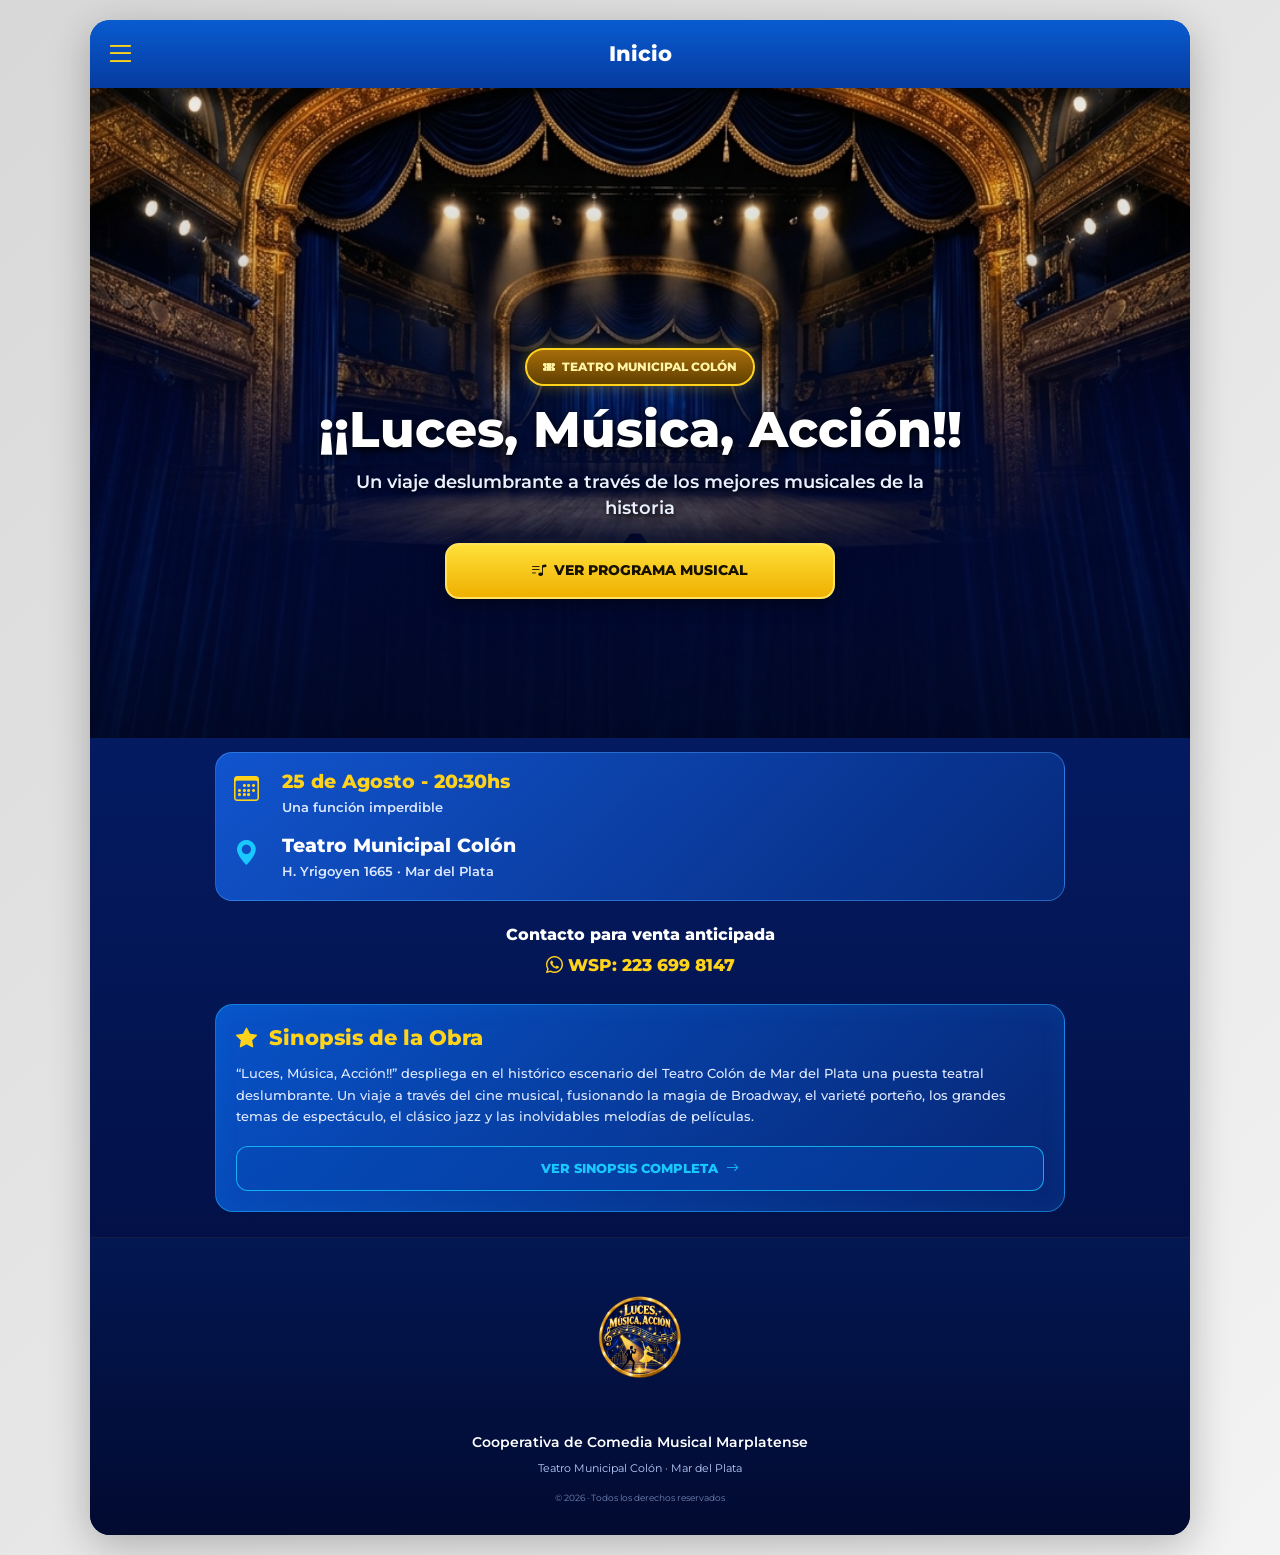
==== index.html @ ed8ec880 "Subida limpia de todo proyecto" ====
<!DOCTYPE html>
<html lang="es">

<head>

    <meta charset="UTF-8">

    <!-- MUY IMPORTANTE PARA RESPONSIVE -->
    <meta name="viewport" content="width=device-width, initial-scale=1.0">

    <title>Luces, Música, Acción!!</title>


    <!-- =====================================================
         BOOTSTRAP
         ===================================================== -->

    <link
        href="https://cdn.jsdelivr.net/npm/bootstrap@5.3.3/dist/css/bootstrap.min.css"
        rel="stylesheet">


    <!-- =====================================================
         BOOTSTRAP ICONS
         ===================================================== -->

    <link
        rel="stylesheet"
        href="https://cdn.jsdelivr.net/npm/bootstrap-icons@1.11.3/font/bootstrap-icons.min.css">


    <!-- =====================================================
         GOOGLE FONT
         ===================================================== -->

    <link rel="preconnect" href="https://fonts.googleapis.com">

    <link rel="preconnect"
          href="https://fonts.gstatic.com"
          crossorigin>

    <link
        href="https://fonts.googleapis.com/css2?family=Montserrat:wght@400;500;600;700;800&display=swap"
        rel="stylesheet">


    <!-- =====================================================
         CSS PROPIO
         ===================================================== -->

    <link rel="stylesheet" href="css/estilos.css">

</head>


<body>


<!-- =========================================================
     APLICACIÓN
     ========================================================= -->

<div class="app">


    <!-- =====================================================
         HEADER
         ===================================================== -->

    <header class="top-header">


        <!-- HAMBURGUESA -->

        <button
            class="btn-menu"
            type="button"
            data-bs-toggle="offcanvas"
            data-bs-target="#menuPrincipal"
            aria-controls="menuPrincipal"
            aria-label="Abrir menú">

            <i class="bi bi-list"></i>

        </button>


        <!-- TÍTULO -->

        <div class="header-title">

            Inicio

        </div>


        <!-- ESPACIADOR -->

        <div class="header-space"></div>


    </header>



    <!-- =====================================================
         MENÚ HAMBURGUESA
         ===================================================== -->

    <div
        class="offcanvas offcanvas-start menu-lateral"
        tabindex="-1"
        id="menuPrincipal">


        <!-- CABECERA DEL MENÚ -->

        <div class="menu-header">


            <!-- LOGO CIRCULAR -->

            <div class="logo-circulo">

                <i class="bi bi-music-note-beamed"></i>

            </div>


            <!-- IDENTIDAD -->

            <div class="menu-identidad">

                <div class="menu-titulo">

                    ¡Luces, Música, Acción!!

                </div>

                <div class="menu-lugar">

                    Teatro Colón · Mar del Plata

                </div>

            </div>


            <!-- CERRAR -->

            <button
                type="button"
                class="btn-close-menu"
                data-bs-dismiss="offcanvas"
                aria-label="Cerrar">

                <i class="bi bi-x-lg"></i>

            </button>


        </div>



        <!-- =================================================
             OPCIONES DEL MENÚ
             ================================================= -->

        <nav class="menu-opciones">


            <!-- INICIO -->

            <a
                href="index.html"
                class="menu-item activo"
                data-bs-dismiss="offcanvas">

                <span class="menu-icono">
                    <i class="bi bi-house-fill"></i>
                </span>

                <span>
                    Inicio
                </span>

            </a>


            <!-- SINOPSIS -->

            <a
                href="sinopsis.html"
                class="menu-item">

                <span class="menu-icono">
                    <i class="bi bi-book-half"></i>
                </span>

                <span>
                    Sinopsis
                </span>

            </a>


            <!-- ELENCO -->

            <a
                href="elenco.html"
                class="menu-item">

                <span class="menu-icono">
                    <i class="bi bi-people-fill"></i>
                </span>

                <span>
                    Elenco
                </span>

            </a>


            <!-- PROGRAMA -->

            <a
                href="programa.html"
                class="menu-item">

                <span class="menu-icono">
                    <i class="bi bi-music-note-list"></i>
                </span>

                <span>
                    Programa Musical
                </span>

            </a>


            <!-- GALERÍA -->

            <a
                href="galeria.html"
                class="menu-item">

                <span class="menu-icono">
                    <i class="bi bi-images"></i>
                </span>

                <span>
                    Galería de Fotos
                </span>

            </a>


            <!-- ENTRADAS -->

            <a
                href="entradas.html"
                class="menu-item">

                <span class="menu-icono">
                    <i class="bi bi-ticket-perforated-fill"></i>
                </span>

                <span>
                    Entradas
                </span>

            </a>


        </nav>


    </div>



    <!-- =====================================================
         CONTENIDO PRINCIPAL
         ===================================================== -->

    <main>


        <!-- =================================================
             HERO
             ================================================= -->

        <section class="hero">


            <!-- IMAGEN DEL ESCENARIO -->

            <div class="hero-imagen"></div>


            <!-- OSCURECIMIENTO -->

            <div class="hero-overlay"></div>


            <!-- CONTENIDO DEL HERO -->

            <div class="hero-contenido">


                <!-- TEATRO -->

                <div class="badge-teatro">

                    <i class="bi bi-ticket-perforated-fill"></i>

                    TEATRO MUNICIPAL COLÓN

                </div>


                <!-- TÍTULO -->

                <h1>

                    ¡¡Luces, Música, Acción!!

                </h1>


                <!-- SUBTÍTULO -->

                <p class="hero-subtitulo">

                    Un viaje deslumbrante a través de los
                    mejores musicales de la historia

                </p>


                <!-- BOTÓN -->

                <a
                    href="programa.html"
                    class="btn-programa">

                    <i class="bi bi-music-note-list"></i>

                    VER PROGRAMA MUSICAL

                </a>


            </div>


        </section>



        <!-- =================================================
             FECHA Y LUGAR
             ================================================= -->

        <section class="informacion">


            <!-- FECHA -->

            <div class="info-bloque">


                <div class="info-icono">

                    <i class="bi bi-calendar3"></i>

                </div>


                <div>

                    <div class="info-titulo">

                        25 de Agosto - 20:30hs

                    </div>

                    <div class="info-texto">

                        Una función imperdible

                    </div>

                </div>


            </div>



            <!-- LUGAR -->

            <div class="info-bloque">


                <div class="info-icono celeste">

                    <i class="bi bi-geo-alt-fill"></i>

                </div>


                <div>

                    <div class="info-titulo blanco">

                        Teatro Municipal Colón

                    </div>

                    <div class="info-texto">

                        H. Yrigoyen 1665 · Mar del Plata

                    </div>

                </div>


            </div>


        </section>



        <!-- =================================================
             CONTACTO
             ================================================= -->

        <section class="contacto">


            <div class="contacto-titulo">

                Contacto para venta anticipada

            </div>


            <a
                href="https://wa.me/542236998147"
                target="_blank"
                class="contacto-whatsapp">

                <i class="bi bi-whatsapp"></i>

                WSP: 223 699 8147

            </a>


        </section>



        <!-- =================================================
             SINOPSIS BREVE
             ================================================= -->

        <section class="sinopsis-resumen">


            <h2>

                <i class="bi bi-star-fill"></i>

                Sinopsis de la Obra

            </h2>


            <p>

                “Luces, Música, Acción!!” despliega en el
                histórico escenario del Teatro Colón de Mar
                del Plata una puesta teatral deslumbrante.

                Un viaje a través del cine musical, fusionando
                la magia de Broadway, el varieté porteño,
                los grandes temas de espectáculo, el clásico
                jazz y las inolvidables melodías de películas.

            </p>


            <!-- BOTÓN SINOPSIS COMPLETA -->

            <a
                href="sinopsis.html"
                class="btn-sinopsis">

                VER SINOPSIS COMPLETA

                <i class="bi bi-arrow-right"></i>

            </a>


        </section>


    </main>



    <!-- =====================================================
         FOOTER
         ===================================================== -->

    <footer class="footer">


        <!-- LOGO -->

        <div class="footer-logo">

            <img
                src="img/logo-espectaculo.png"
                alt="Logo Luces, Música, Acción!!">

        </div>


        <!-- TEXTO -->

        <div class="footer-cooperativa">

            Cooperativa de Comedia Musical Marplatense

        </div>


        <!-- UBICACIÓN -->

        <div class="footer-lugar">

            Teatro Municipal Colón · Mar del Plata

        </div>


        <!-- DERECHOS -->

        <div class="footer-copy">

            © 2026 · Todos los derechos reservados

        </div>


    </footer>


</div>



<!-- =========================================================
     BOOTSTRAP JAVASCRIPT
     ========================================================= -->

<script
    src="https://cdn.jsdelivr.net/npm/bootstrap@5.3.3/dist/js/bootstrap.bundle.min.js">
</script>


</body>

</html>
---- css/estilos.css ----
/* ==========================================================
   LUCES, MÚSICA, ACCIÓN!!
   CSS - PANTALLA INICIO
   ========================================================== */


/* ==========================================================
   VARIABLES
   ========================================================== */

:root {

    --azul-oscuro: #03134f;

    --azul: #063da8;

    --azul-medio: #0758d0;

    --azul-claro: #087ee5;

    --celeste: #18c8ff;

    --dorado: #ffd21c;

    --dorado-oscuro: #e5a900;

    --blanco: #ffffff;

    --texto: #dce8ff;

}


/* ==========================================================
   RESET
   ========================================================== */

* {

    margin: 0;

    padding: 0;

    box-sizing: border-box;

}


html {

    scroll-behavior: smooth;

}


body {

    margin: 0;

    font-family: "Montserrat", Arial, sans-serif;

    background: #e5e5e5;

    color: white;

}


/* ==========================================================
   APLICACIÓN
   ========================================================== */

.app {

    width: 100%;

    min-height: 100vh;

    overflow-x: hidden;

    background:

        linear-gradient(
            180deg,
            #07388f 0%,
            #041b63 45%,
            #020b38 100%
        );

}


/* ==========================================================
   HEADER
   ========================================================== */

.top-header {

    height: 68px;

    width: 100%;

    display: flex;

    align-items: center;

    position: sticky;

    top: 0;

    z-index: 1000;

    background:

        linear-gradient(
            180deg,
            #095bd0,
            #063b9f
        );

    box-shadow:

        0 3px 12px
        rgba(0,0,0,.35);

}


/* HAMBURGUESA */

.btn-menu {

    width: 60px;

    height: 60px;

    border: none;

    background: transparent;

    color: var(--dorado);

    font-size: 31px;

    display: flex;

    align-items: center;

    justify-content: center;

    cursor: pointer;

    transition: .25s;

}


.btn-menu:hover {

    transform: scale(1.1);

}


/* TÍTULO HEADER */

.header-title {

    flex: 1;

    text-align: center;

    font-size: 21px;

    font-weight: 800;

    color: white;

}


/* ESPACIO DERECHO */

.header-space {

    width: 60px;

}


/* ==========================================================
   MENÚ LATERAL
   ========================================================== */

.menu-lateral {

    width: 78% !important;

    max-width: 380px;

    background:

        linear-gradient(
            180deg,
            #063eac 0%,
            #052b81 45%,
            #031752 100%
        );

    border-right:

        1px solid
        rgba(255,255,255,.12);

    box-shadow:

        8px 0 30px
        rgba(0,0,0,.35);

}


/* ==========================================================
   CABECERA MENÚ
   ========================================================== */

.menu-header {

    position: relative;

    display: flex;

    align-items: center;

    gap: 12px;

    padding:

        22px
        15px
        20px;

    background:

        linear-gradient(
            180deg,
            rgba(0,70,180,.75),
            rgba(0,30,100,.25)
        );

}


/* LOGO CIRCULAR */

.logo-circulo {

    width: 58px;

    height: 58px;

    min-width: 58px;

    border-radius: 50%;

    display: flex;

    align-items: center;

    justify-content: center;

    color: var(--dorado);

    font-size: 27px;

    background:

        radial-gradient(
            circle,
            #0b66cf,
            #03184d
        );

    border:

        3px solid
        var(--dorado);

}


/* IDENTIDAD */

.menu-identidad {

    padding-right: 20px;

}


.menu-titulo {

    color: var(--dorado);

    font-size: 15px;

    line-height: 1.15;

    font-weight: 800;

}


.menu-lugar {

    margin-top: 5px;

    color: #bdeaff;

    font-size: 11px;

    font-weight: 600;

}


/* CERRAR */

.btn-close-menu {

    position: absolute;

    top: 10px;

    right: 10px;

    width: 30px;

    height: 30px;

    border: none;

    background: transparent;

    color: white;

    font-size: 15px;

}


/* ==========================================================
   OPCIONES MENÚ
   ========================================================== */

.menu-opciones {

    padding:

        8px
        13px
        20px;

}


.menu-item {

    min-height: 62px;

    display: flex;

    align-items: center;

    gap: 12px;

    margin-bottom: 4px;

    padding:

        0
        18px;

    border-radius: 13px;

    text-decoration: none;

    color: white;

    font-size: 16px;

    font-weight: 600;

    transition:

        background .25s ease,
        color .25s ease,
        transform .25s ease;

}


.menu-icono {

    width: 29px;

    min-width: 29px;

    text-align: center;

    color: var(--dorado);

    font-size: 20px;

}


.menu-item:hover {

    background:

        rgba(255,255,255,.08);

    transform:

        translateX(3px);

}


.menu-item.activo {

    background:

        linear-gradient(
            180deg,
            #ffdf27,
            #f3b700
        );

    color: #111;

    box-shadow:

        0 4px 12px
        rgba(0,0,0,.25);

}


.menu-item.activo .menu-icono {

    color: #111;

}


/* ==========================================================
   HERO
   ========================================================== */

.hero {

    position: relative;

    min-height: 520px;

    overflow: hidden;

}


/* IMAGEN DE FONDO */

.hero-imagen {

    position: absolute;

    inset: 0;

    background-image:

        url("../img/bg.png");

    background-size: cover;

    background-position:

        center center;

    background-repeat: no-repeat;
    background-attachment: fixed;
}


/* CAPA OSCURA */

.hero-overlay {

    position: absolute;

    inset: 0;

    background:

        linear-gradient(
            180deg,
            rgba(0,0,0,.05) 0%,
            rgba(0,0,15,.18) 40%,
            rgba(1,6,30,.86) 100%
        );

}


/* CONTENIDO HERO */

.hero-contenido {

    position: relative;

    z-index: 2;

    min-height: 520px;

    padding:

        180px
        20px
        30px;

    text-align: center;

}


/* TEATRO */

.badge-teatro {

    display: inline-flex;

    align-items: center;

    justify-content: center;

    gap: 7px;

    padding:

        8px
        16px;

    border:

        2px solid
        var(--dorado);

    border-radius: 30px;

    background:

        linear-gradient(
            180deg,
            #a76d0b,
            #614000
        );

    color: #fff4a5;

    font-size: 12px;

    font-weight: 800;

    box-shadow:

        0 0 15px
        rgba(255,210,28,.35);

}


/* TÍTULO */

.hero h1 {

    margin-top: 18px;

    color: white;

    font-size:

        clamp(
            29px,
            8vw,
            43px
        );

    line-height: 1.05;

    font-weight: 800;

    text-shadow:

        0 3px 8px
        rgba(0,0,0,.95);

}


/* SUBTÍTULO */

.hero-subtitulo {

    max-width: 390px;

    margin:

        12px
        auto
        22px;

    color: #e9f0ff;

    font-size: 15px;

    line-height: 1.45;

    font-weight: 600;

    text-shadow:

        0 2px 5px
        rgba(0,0,0,.9);

}


/* BOTÓN */

.btn-programa {

    display: flex;

    align-items: center;

    justify-content: center;

    gap: 8px;

    width: min(88%, 390px);

    min-height: 56px;

    margin: auto;

    border-radius: 14px;

    border:

        2px solid
        #ffe45b;

    background:

        linear-gradient(
            180deg,
            #ffe039,
            #efb000
        );

    color: #171100;

    text-decoration: none;

    font-size: 14px;

    font-weight: 800;

    box-shadow:

        0 5px 18px
        rgba(0,0,0,.45);

    transition: .25s;

}


.btn-programa:hover {

    color: #111;

    transform:

        translateY(-2px);

}


/* ==========================================================
   INFORMACIÓN
   ========================================================== */

.informacion {

    margin:

        14px
        18px
        0;

    padding:

        18px;

    border-radius: 17px;

    background:

        linear-gradient(
            135deg,
            rgba(19,91,218,.9),
            rgba(6,43,125,.95)
        );

    border:

        1px solid
        rgba(76,166,255,.45);

}


.info-bloque {

    display: flex;

    gap: 14px;

    align-items: flex-start;

}


.info-bloque + .info-bloque {

    margin-top: 18px;

}


.info-icono {

    min-width: 34px;

    color: var(--dorado);

    font-size: 25px;

}


.info-icono.celeste {

    color: var(--celeste);

}


.info-titulo {

    color: var(--dorado);

    font-size: 19px;

    font-weight: 800;

    line-height: 1.2;

}


.info-titulo.blanco {

    color: white;

}


.info-texto {

    margin-top: 4px;

    color: var(--texto);

    font-size: 13px;

    font-weight: 600;

}


/* ==========================================================
   CONTACTO
   ========================================================== */

.contacto {

    padding:

        22px
        18px
        14px;

    text-align: center;

}


.contacto-titulo {

    font-size: 16px;

    font-weight: 800;

}


.contacto-whatsapp {

    display: inline-block;

    margin-top: 6px;

    color: var(--dorado);

    text-decoration: none;

    font-size: 17px;

    font-weight: 800;

}


/* ==========================================================
   SINOPSIS RESUMEN
   ========================================================== */

.sinopsis-resumen {

    margin:

        12px
        18px
        25px;

    padding:

        20px;

    border-radius: 18px;

    background:

        linear-gradient(
            135deg,
            rgba(8,86,207,.95),
            rgba(7,38,116,.95)
        );

    border:

        1px solid
        rgba(35,176,255,.55);

    box-shadow:

        inset
        0 0 25px
        rgba(0,170,255,.10);

}


/* TÍTULO SINOPSIS */

.sinopsis-resumen h2 {

    margin-bottom: 13px;

    color: var(--dorado);

    font-size: 21px;

    font-weight: 800;

}


.sinopsis-resumen h2 i {

    margin-right: 6px;

}


/* TEXTO */

.sinopsis-resumen p {

    margin: 0;

    color: #e2ebff;

    font-size: 13px;

    line-height: 1.65;

    font-weight: 500;

}


/* ==========================================================
   BOTÓN SINOPSIS COMPLETA
   ========================================================== */

.btn-sinopsis {

    display: flex;

    align-items: center;

    justify-content: center;

    gap: 8px;

    width: 100%;

    margin-top: 18px;

    padding:

        12px
        15px;

    border:

        1px solid
        rgba(24,200,255,.8);

    border-radius: 12px;

    background:

        rgba(5,75,180,.45);

    color: var(--celeste);

    text-decoration: none;

    font-size: 13px;

    font-weight: 800;

    transition: .25s;

}


.btn-sinopsis:hover {

    background:

        rgba(18,120,230,.65);

    color: white;

}


/* ==========================================================
   FOOTER
   ========================================================== */

.footer {

    padding:

        35px
        20px
        30px;

    text-align: center;

    background:

        linear-gradient(
            180deg,
            #031752,
            #020a30
        );

    border-top:

        1px solid
        rgba(255,255,255,.08);

}


/* LOGO */

.footer-logo img {

    display: block;

    width:

        min(
            190px,
            65%
        );

    height: auto;

    margin:

        0
        auto
        15px;

}

/* ==========================================================
   LOGO DEL ESPECTÁCULO - FOOTER
   ========================================================== */

.footer-logo {

    display: flex;

    justify-content: center;

    align-items: center;

    margin-bottom: 15px;

}


.footer-logo img {

    width: 145px;

    height: 145px;

    object-fit: contain;

    display: block;

}


/* COOPERATIVA */

.footer-cooperativa {

    color: white;

    font-size: 14px;

    line-height: 1.4;

    font-weight: 600;

}


/* LUGAR */

.footer-lugar {

    margin-top: 7px;

    color: #b9cfff;

    font-size: 11px;

}


/* COPYRIGHT */

.footer-copy {

    margin-top: 15px;

    color: #7285b5;

    font-size: 9px;

}


/* ==========================================================
   CELULARES PEQUEÑOS
   ========================================================== */

@media (max-width: 375px) {


    .menu-lateral {

        width: 82% !important;

    }


    .menu-item {

        min-height: 57px;

        font-size: 14px;

    }


    .hero {

        min-height: 500px;

    }


    .hero-contenido {

        min-height: 500px;

        padding-top: 165px;

    }


    .hero h1 {

        font-size: 28px;

    }


}


/* ==========================================================
   TABLET
   ========================================================== */

@media (min-width: 576px) {


    .app {

        max-width: 768px;

        margin: auto;

    }


    .hero {

        min-height: 600px;

    }


    .hero-contenido {

        min-height: 600px;

        padding-top: 220px;

    }


    .informacion {

        margin-left: 30px;

        margin-right: 30px;

    }


    .sinopsis-resumen {

        margin-left: 30px;

        margin-right: 30px;

    }

}


/* ==========================================================
   ESCRITORIO
   ========================================================== */

@media (min-width: 992px) {


    body {

        background:

            linear-gradient(
                135deg,
                #d8d8d8,
                #f3f3f3
            );

    }


    .app {

        max-width: 1100px;

        margin:

            20px
            auto;

        border-radius: 20px;

        overflow: hidden;

        box-shadow:

            0 10px 40px
            rgba(0,0,0,.25);

    }


    .hero {

        min-height: 650px;

    }


    .hero-contenido {

        min-height: 650px;

        padding-top: 260px;

    }


    .hero h1 {

        font-size: 50px;

    }


    .hero-subtitulo {

        font-size: 18px;

        max-width: 600px;

    }


    .informacion {

        max-width: 850px;

        margin-left: auto;

        margin-right: auto;

    }


    .sinopsis-resumen {

        max-width: 850px;

        margin-left: auto;

        margin-right: auto;

    }

}

/* ==========================================================
   PANTALLA SINOPSIS
   ========================================================== */


/* ==========================================================
   CONTENEDOR
   ========================================================== */

.pagina-sinopsis {

    padding-bottom: 10px;

}


/* ==========================================================
   IMAGEN TEATRO
   ========================================================== */

.sinopsis-hero {

    position: relative;

    width: 100%;

    height: 210px;

    overflow: hidden;

}


.sinopsis-hero::after {

    content: "";

    position: absolute;

    inset: 0;

    background:

        linear-gradient(
            180deg,
            rgba(0,0,0,.05),
            rgba(2,20,75,.75)
        );

}


.sinopsis-hero img {

    width: 100%;

    height: 100%;

    object-fit: cover;

    object-position: center;

    display: block;

}


/* ==========================================================
   INTRODUCCIÓN
   ========================================================== */

.sinopsis-introduccion {

    padding:

        20px
        20px
        10px;

}


.sinopsis-introduccion h1 {

    margin: 0;

    color: var(--dorado);

    font-size: 25px;

    font-weight: 800;

    line-height: 1.2;

}


.sinopsis-introduccion h1 i {

    margin-right: 7px;

}


.sinopsis-introduccion p {

    margin:

        7px
        0
        0;

    color: #cdeaff;

    font-size: 13px;

    font-weight: 600;

}


/* ==========================================================
   TARJETA DE SINOPSIS
   ========================================================== */

.sinopsis-card {

    margin:

        10px
        18px
        25px;

    padding:

        20px;

    border-radius: 18px;

    background:

        linear-gradient(
            135deg,
            rgba(21,100,216,.90),
            rgba(7,49,133,.96)
        );

    border:

        1px solid
        rgba(54,177,255,.55);

    box-shadow:

        0 5px 18px
        rgba(0,0,0,.22);

}


/* ==========================================================
   TÍTULO DE LA TARJETA
   ========================================================== */

.sinopsis-card h2 {

    margin:

        0
        0
        17px;

    color: var(--dorado);

    font-size: 21px;

    line-height: 1.35;

    font-weight: 800;

}


/* ==========================================================
   TEXTO
   ========================================================== */

.sinopsis-card p {

    margin:

        0
        0
        18px;

    color: #eaf2ff;

    font-size: 13px;

    line-height: 1.65;

    font-weight: 500;

}


.sinopsis-card p:last-child {

    margin-bottom: 0;

}


.sinopsis-card strong {

    color: white;

    font-weight: 800;

}


/* ==========================================================
   TABLET
   ========================================================== */

@media (min-width: 576px) {


    .sinopsis-hero {

        height: 280px;

    }


    .sinopsis-introduccion {

        padding-left: 30px;

        padding-right: 30px;

    }


    .sinopsis-card {

        margin-left: 30px;

        margin-right: 30px;

    }


}


/* ==========================================================
   ESCRITORIO
   ========================================================== */

@media (min-width: 992px) {


    .sinopsis-hero {

        height: 360px;

    }


    .sinopsis-introduccion {

        max-width: 850px;

        margin:

            0
            auto;

    }


    .sinopsis-card {

        max-width: 850px;

        margin-left: auto;

        margin-right: auto;

    }


    .sinopsis-card p {

        font-size: 15px;

        line-height: 1.75;

    }

}

/*========================================================== */
/*PANTALLA ELENCO*/


/* ----------------------------------------------------------
   CONTENIDO GENERAL
   ---------------------------------------------------------- */

.elenco-content {

    width: 100%;

    max-width: 760px;

    margin: 0 auto;

    padding: 30px 18px 40px;

}


/* ----------------------------------------------------------
   ENCABEZADO DE SECCIÓN
   ---------------------------------------------------------- */

.section-heading {

    display: flex;

    align-items: center;

    gap: 15px;

    margin-bottom: 25px;

}


.heading-icon {

    width: 48px;

    height: 48px;

    display: flex;

    align-items: center;

    justify-content: center;

    flex-shrink: 0;

}


.heading-icon i {

    color: #ffd329;

    font-size: 32px;

}


.section-heading h2 {

    margin: 0;

    color: #ffd329;

    font-size: 28px;

    font-weight: 700;

}


.section-heading p {

    margin: 3px 0 0;

    color: #bdefff;

    font-size: 14px;

}


/* ----------------------------------------------------------
   LISTA DE ARTISTAS
   ---------------------------------------------------------- */

.elenco-list {

    display: flex;

    flex-direction: column;

    gap: 18px;

}


/* ----------------------------------------------------------
   TARJETA DEL ARTISTA
   ---------------------------------------------------------- */

.artist-card {

    display: flex;

    align-items: center;

    width: 100%;

    min-height: 145px;

    padding: 15px 18px;

    background:

        linear-gradient(
            135deg,
            rgba(38, 123, 211, 0.85),
            rgba(18, 66, 145, 0.88)
        );

    border: 1px solid rgba(78, 191, 255, 0.28);

    border-radius: 20px;

    box-shadow:

        0 7px 18px rgba(0, 0, 0, 0.28),

        inset 0 1px 0 rgba(255, 255, 255, 0.08);

    transition:

        transform 0.25s ease,

        box-shadow 0.25s ease;

}


/* Efecto al pasar el mouse */

.artist-card:hover {

    transform: translateY(-3px);

    box-shadow:

        0 12px 25px rgba(0, 0, 0, 0.35),

        0 0 15px rgba(60, 190, 255, 0.15);

}


/* ----------------------------------------------------------
   FOTO
   ---------------------------------------------------------- */

.artist-photo {

    width: 112px;

    height: 112px;

    flex-shrink: 0;

    margin-right: 20px;

    border-radius: 50%;

    padding: 3px;

    background:

        linear-gradient(
            135deg,
            #ffe47a,
            #dcae26,
            #fff0a6
        );

    box-shadow:

        0 0 0 2px rgba(255, 210, 50, 0.25),

        0 5px 15px rgba(0, 0, 0, 0.35);

}


.artist-photo img {

    width: 100%;

    height: 100%;

    display: block;

    object-fit: cover;

    border-radius: 50%;

}


/* ----------------------------------------------------------
   INFORMACIÓN DEL ARTISTA
   ---------------------------------------------------------- */

.artist-info {

    flex: 1;

}


.artist-info h3 {

    margin: 0 0 6px;

    color: #ffffff;

    font-size: 22px;

    line-height: 1.15;

    font-weight: 700;

}


.artist-info p {

    margin: 0;

    color: #ffd52d;

    font-size: 17px;

    line-height: 1.25;

    font-weight: 700;

}


/* ----------------------------------------------------------
   FOOTER
   ---------------------------------------------------------- */

.site-footer {

    margin-top: 45px;

    padding: 30px 15px 35px;

    text-align: center;

    border-top: 1px solid rgba(255, 255, 255, 0.08);

}


.footer-logo {

    display: flex;

    justify-content: center;

    align-items: center;

    margin-bottom: 15px;

}


.footer-logo img {

    width: 130px;

    height: 130px;

    object-fit: contain;

    display: block;

}


.site-footer p {

    margin: 0;

    color: #ffffff;

    font-size: 15px;

    font-weight: 600;

}


.site-footer small {

    display: block;

    margin-top: 8px;

    color: #8fdcff;

    font-size: 12px;

}


/* ==========================================================
   RESPONSIVE - CELULARES
   ========================================================== */

@media (max-width: 576px) {


    .elenco-content {

        padding:

            25px

            13px

            30px;

    }


    .section-heading {

        gap: 10px;

        margin-bottom: 20px;

    }


    .heading-icon {

        width: 42px;

        height: 42px;

    }


    .heading-icon i {

        font-size: 28px;

    }


    .section-heading h2 {

        font-size: 25px;

    }


    .section-heading p {

        font-size: 12px;

    }


    .elenco-list {

        gap: 14px;

    }


    .artist-card {

        min-height: 125px;

        padding: 12px;

        border-radius: 17px;

    }


    .artist-photo {

        width: 88px;

        height: 88px;

        margin-right: 15px;

    }


    .artist-info h3 {

        font-size: 18px;

    }


    .artist-info p {

        font-size: 14px;

    }


}


/* ==========================================================
   CELULARES MUY PEQUEÑOS
   ========================================================== */

@media (max-width: 380px) {


    .artist-photo {

        width: 76px;

        height: 76px;

        margin-right: 12px;

    }


    .artist-info h3 {

        font-size: 16px;

    }


    .artist-info p {

        font-size: 13px;

    }


}

/* ==========================================================
   PANTALLA PROGRAMA MUSICAL
   ========================================================== */


/* ==========================================================
   CONTENEDOR
   ========================================================== */

.programa-content {

    width: 100%;

    max-width: 760px;

    margin: 0 auto;

    padding: 28px 18px 40px;

}


/* ==========================================================
   ENCABEZADO
   ========================================================== */

.programa-heading {

    display: flex;

    align-items: center;

    gap: 13px;

    margin-bottom: 18px;

}


.programa-heading-icon {

    width: 48px;

    height: 48px;

    min-width: 48px;

    display: flex;

    align-items: center;

    justify-content: center;

}


.programa-heading-icon i {

    color: var(--dorado);

    font-size: 30px;

}


.programa-heading h1 {

    margin: 0;

    color: var(--dorado);

    font-size: 26px;

    line-height: 1.1;

    font-weight: 800;

}


/* ==========================================================
   SUBTÍTULO
   ========================================================== */

.programa-subtitulo {

    margin-bottom: 22px;

    color: #bdeaff;

    font-size: 15px;

    font-weight: 700;

}


/* ==========================================================
   LISTA
   ========================================================== */

.programa-lista {

    display: flex;

    flex-direction: column;

    gap: 12px;

}


/* ==========================================================
   TARJETA
   ========================================================== */

.programa-card {

    width: 100%;

    min-height: 72px;

    display: flex;

    align-items: center;

    padding: 10px 15px;

    border-radius: 15px;

    background:

        linear-gradient(
            135deg,
            #1168d1,
            #063b9e
        );

    border:

        1px solid
        rgba(84,190,255,.35);

    box-shadow:

        0 5px 13px
        rgba(0,0,0,.28);

    transition:

        transform .25s ease,
        box-shadow .25s ease;

}


/* EFECTO HOVER */

.programa-card:hover {

    transform: translateY(-2px);

    box-shadow:

        0 9px 20px
        rgba(0,0,0,.38);

}


/* ==========================================================
   NÚMERO
   ========================================================== */

.programa-numero {

    width: 55px;

    min-width: 55px;

    color: var(--dorado);

    font-size: 20px;

    font-weight: 800;

    text-align: center;

}


/* ==========================================================
   DATOS
   ========================================================== */

.programa-datos {

    flex: 1;

    min-width: 0;

    padding-left: 8px;

}


/* ==========================================================
   NOMBRE DEL TEMA
   ========================================================== */

.programa-tema {

    color: white;

    font-size: 16px;

    line-height: 1.4;

    font-weight: 700;

}


/* ==========================================================
   REFERENCIA ENTRE PARÉNTESIS
   ========================================================== */

.programa-referencia {

    color: var(--dorado);

    font-size: 12px;

    font-weight: 600;

}


/* ==========================================================
   CELULAR
   ========================================================== */

@media (max-width: 575px) {


    .programa-content {

        padding:

            25px
            13px
            35px;

    }


    .programa-heading {

        margin-bottom: 15px;

    }


    .programa-heading-icon {

        width: 42px;

        height: 42px;

        min-width: 42px;

    }


    .programa-heading-icon i {

        font-size: 27px;

    }


    .programa-heading h1 {

        font-size: 23px;

    }


    .programa-subtitulo {

        margin-bottom: 18px;

        font-size: 13px;

    }


    .programa-lista {

        gap: 10px;

    }


    .programa-card {

        min-height: 65px;

        padding:

            9px
            10px;

        border-radius: 14px;

    }


    .programa-numero {

        width: 43px;

        min-width: 43px;

        font-size: 17px;

    }


    .programa-datos {

        padding-left: 5px;

    }


    .programa-tema {

        font-size: 14px;

        line-height: 1.35;

    }


    .programa-referencia {

        font-size: 11px;

    }

}


/* ==========================================================
   CELULARES MUY PEQUEÑOS
   ========================================================== */

@media (max-width: 375px) {


    .programa-content {

        padding-left: 10px;

        padding-right: 10px;

    }


    .programa-numero {

        width: 38px;

        min-width: 38px;

        font-size: 15px;

    }


    .programa-tema {

        font-size: 13px;

    }


    .programa-referencia {

        font-size: 10px;

    }

}


/* ==========================================================
   TABLET
   ========================================================== */

@media (min-width: 576px) {


    .programa-content {

        padding-left: 30px;

        padding-right: 30px;

    }


    .programa-card {

        min-height: 78px;

        padding:

            12px
            18px;

    }


    .programa-numero {

        width: 65px;

        min-width: 65px;

        font-size: 22px;

    }


    .programa-tema {

        font-size: 17px;

    }


    .programa-referencia {

        font-size: 13px;

    }

}

/* ==========================================================
   PANTALLA GALERÍA DE FOTOS
   ========================================================== */


/* ==========================================================
   CONTENEDOR
   ========================================================== */

.galeria-content {

    width: 100%;

    max-width: 1100px;

    margin: 0 auto;

    padding:

        28px
        18px
        45px;

}


/* ==========================================================
   ENCABEZADO
   ========================================================== */

.galeria-heading {

    display: flex;

    align-items: center;

    justify-content: center;

    gap: 12px;

    margin-bottom: 28px;

    text-align: center;

}


.galeria-heading-icon {

    display: flex;

    align-items: center;

    justify-content: center;

}


.galeria-heading-icon i {

    color: var(--dorado);

    font-size: 30px;

}


.galeria-heading h1 {

    margin: 0;

    color: var(--dorado);

    font-size: 25px;

    font-weight: 800;

    line-height: 1.2;

}


/* ==========================================================
   GRID DE FOTOS
   ========================================================== */

.galeria-grid {

    display: grid;

    grid-template-columns:

        repeat(2, 1fr);

    gap: 16px;

}


/* ==========================================================
   TARJETA
   ========================================================== */

.galeria-card {

    position: relative;

    width: 100%;

    aspect-ratio: 1 / 1;

    overflow: hidden;

    background: #061d59;

    border-radius: 12px;

    border:

        1px solid
        rgba(84,190,255,.35);

    box-shadow:

        0 6px 16px
        rgba(0,0,0,.30);

}


/* ==========================================================
   IMAGEN
   ========================================================== */

.galeria-card img {

    width: 100%;

    height: 100%;

    display: block;

    object-fit: cover;

    transition:

        transform .45s ease;

}


/* ==========================================================
   EFECTO ZOOM
   ========================================================== */

.galeria-card:hover img {

    transform:

        scale(1.07);

}


/* ==========================================================
   CAPA OSCURA
   ========================================================== */

.galeria-overlay {

    position: absolute;

    left: 0;

    right: 0;

    bottom: 0;

    padding:

        35px
        12px
        12px;

    background:

        linear-gradient(
            180deg,
            rgba(0,0,0,0),
            rgba(0,5,30,.88)
        );

}


/* ==========================================================
   TEXTO
   ========================================================== */

.galeria-texto {

    color: var(--dorado);

    font-size: 13px;

    line-height: 1.3;

    font-weight: 800;

    text-shadow:

        0 2px 5px
        rgba(0,0,0,.9);

}


/* ==========================================================
   CELULARES MUY PEQUEÑOS
   ========================================================== */

@media (max-width: 375px) {


    .galeria-content {

        padding:

            23px
            10px
            35px;

    }


    .galeria-grid {

        gap: 10px;

    }


    .galeria-texto {

        font-size: 11px;

    }


}


/* ==========================================================
   TABLET
   ========================================================== */

@media (min-width: 576px) {


    .galeria-content {

        padding-left: 30px;

        padding-right: 30px;

    }


    .galeria-grid {

        grid-template-columns:

            repeat(3, 1fr);

        gap: 18px;

    }


    .galeria-texto {

        font-size: 13px;

    }

}


/* ==========================================================
   ESCRITORIO
   ========================================================== */

@media (min-width: 992px) {


    .galeria-content {

        padding:

            35px
            30px
            50px;

    }


    .galeria-heading {

        margin-bottom: 32px;

    }


    .galeria-heading-icon i {

        font-size: 34px;

    }


    .galeria-heading h1 {

        font-size: 29px;

    }


    .galeria-grid {

        grid-template-columns:

            repeat(4, 1fr);

        gap: 20px;

    }


    .galeria-texto {

        font-size: 14px;

    }

}

/* ==========================================================
   PANTALLA ENTRADAS
   ========================================================== */


/* ==========================================================
   CONTENEDOR
   ========================================================== */

.entradas-content {

    width: 100%;

    max-width: 760px;

    margin: 0 auto;

    padding:

        35px
        18px
        45px;

}


/* ==========================================================
   ENCABEZADO
   ========================================================== */

.entradas-heading {

    display: flex;

    align-items: center;

    justify-content: center;

    gap: 12px;

    margin-bottom: 30px;

}


.entradas-icono {

    display: flex;

    align-items: center;

    justify-content: center;

}


.entradas-icono i {

    color: var(--dorado);

    font-size: 34px;

}


.entradas-heading h1 {

    margin: 0;

    color: var(--dorado);

    font-size: 27px;

    font-weight: 800;

}


/* ==========================================================
   BLOQUE DE COMPRA
   ========================================================== */

.entradas-compra {

    padding:

        28px
        20px;

    border-radius: 20px;

    background:

        linear-gradient(
            135deg,
            rgba(17,104,209,.92),
            rgba(5,48,126,.96)
        );

    border:

        1px solid
        rgba(76,181,255,.45);

    box-shadow:

        0 8px 25px
        rgba(0,0,0,.30);

    text-align: center;

}


/* ==========================================================
   MENSAJE
   ========================================================== */

.entradas-mensaje {

    margin: 0;

    color: white;

    font-size: 17px;

    line-height: 1.55;

    font-weight: 600;

}


.entradas-mensaje strong {

    color: white;

    font-weight: 800;

}


/* ==========================================================
   TELÉFONO
   ========================================================== */

.entradas-telefono {

    margin-top: 14px;

    color: var(--dorado);

    font-size: 30px;

    line-height: 1.2;

    font-weight: 800;

    letter-spacing: 1px;

    text-shadow:

        0 2px 7px
        rgba(0,0,0,.35);

}


/* ==========================================================
   SEPARADOR
   ========================================================== */

.entradas-separador {

    width: 85%;

    height: 1px;

    margin:

        27px
        auto
        22px;

    background:

        rgba(255,255,255,.65);

}


/* ==========================================================
   PRECIOS
   ========================================================== */

.entradas-precios {

    display: flex;

    flex-direction: column;

    gap: 14px;

}


.precio-item {

    display: flex;

    align-items: center;

    justify-content: space-between;

    gap: 15px;

    padding:

        7px
        5px;

    color: white;

    font-size: 16px;

    font-weight: 600;

    text-align: left;

}


.precio-item strong {

    color: white;

    font-size: 18px;

    font-weight: 800;

    white-space: nowrap;

}


/* ==========================================================
   ENTRADA ANTICIPADA - DESTACADA
   ========================================================== */

.precio-anticipada {

    padding:

        13px
        15px;

    border-radius: 12px;

    background:

        rgba(255,210,28,.12);

    border:

        1px solid
        rgba(255,210,28,.40);

}


.precio-anticipada span {

    font-size: 18px;

    font-weight: 800;

}


.precio-anticipada strong {

    color: var(--dorado);

    font-size: 22px;

}


/* ==========================================================
   FECHA
   ========================================================== */

.entradas-fecha {

    margin-top: 27px;

    text-align: center;

    color: #dceaff;

    font-size: 14px;

    font-weight: 700;

}


.entradas-fecha i {

    margin-right: 6px;

    color: var(--dorado);

    font-size: 17px;

}


/* ==========================================================
   CELULARES
   ========================================================== */

@media (max-width: 575px) {


    .entradas-content {

        padding:

            28px
            13px
            38px;

    }


    .entradas-heading {

        margin-bottom: 23px;

    }


    .entradas-icono i {

        font-size: 29px;

    }


    .entradas-heading h1 {

        font-size: 24px;

    }


    .entradas-compra {

        padding:

            25px
            15px;

        border-radius: 18px;

    }


    .entradas-mensaje {

        font-size: 15px;

    }


    .entradas-telefono {

        font-size: 27px;

    }


    .entradas-separador {

        width: 90%;

        margin-top: 25px;

        margin-bottom: 19px;

    }


    .precio-item {

        font-size: 14px;

    }


    .precio-item strong {

        font-size: 16px;

    }


    .precio-anticipada span {

        font-size: 16px;

    }


    .precio-anticipada strong {

        font-size: 20px;

    }


    .entradas-fecha {

        font-size: 13px;

    }

}


/* ==========================================================
   CELULARES MUY PEQUEÑOS
   ========================================================== */

@media (max-width: 375px) {


    .entradas-content {

        padding-left: 10px;

        padding-right: 10px;

    }


    .entradas-mensaje {

        font-size: 14px;

    }


    .entradas-telefono {

        font-size: 24px;

    }


    .precio-item {

        gap: 8px;

        font-size: 13px;

    }


    .precio-item strong {

        font-size: 15px;

    }


}


/* ==========================================================
   TABLET
   ========================================================== */

@media (min-width: 576px) {


    .entradas-content {

        padding:

            45px
            30px
            55px;

    }


    .entradas-compra {

        padding:

            35px
            30px;

    }


    .entradas-mensaje {

        font-size: 18px;

    }


    .entradas-telefono {

        font-size: 34px;

    }


}


/* ==========================================================
   ESCRITORIO
   ========================================================== */

@media (min-width: 992px) {


    .entradas-content {

        padding-top: 55px;

    }


    .entradas-heading h1 {

        font-size: 30px;

    }


    .entradas-compra {

        padding:

            40px
            45px;

    }


    .entradas-telefono {

        font-size: 38px;

    }


}
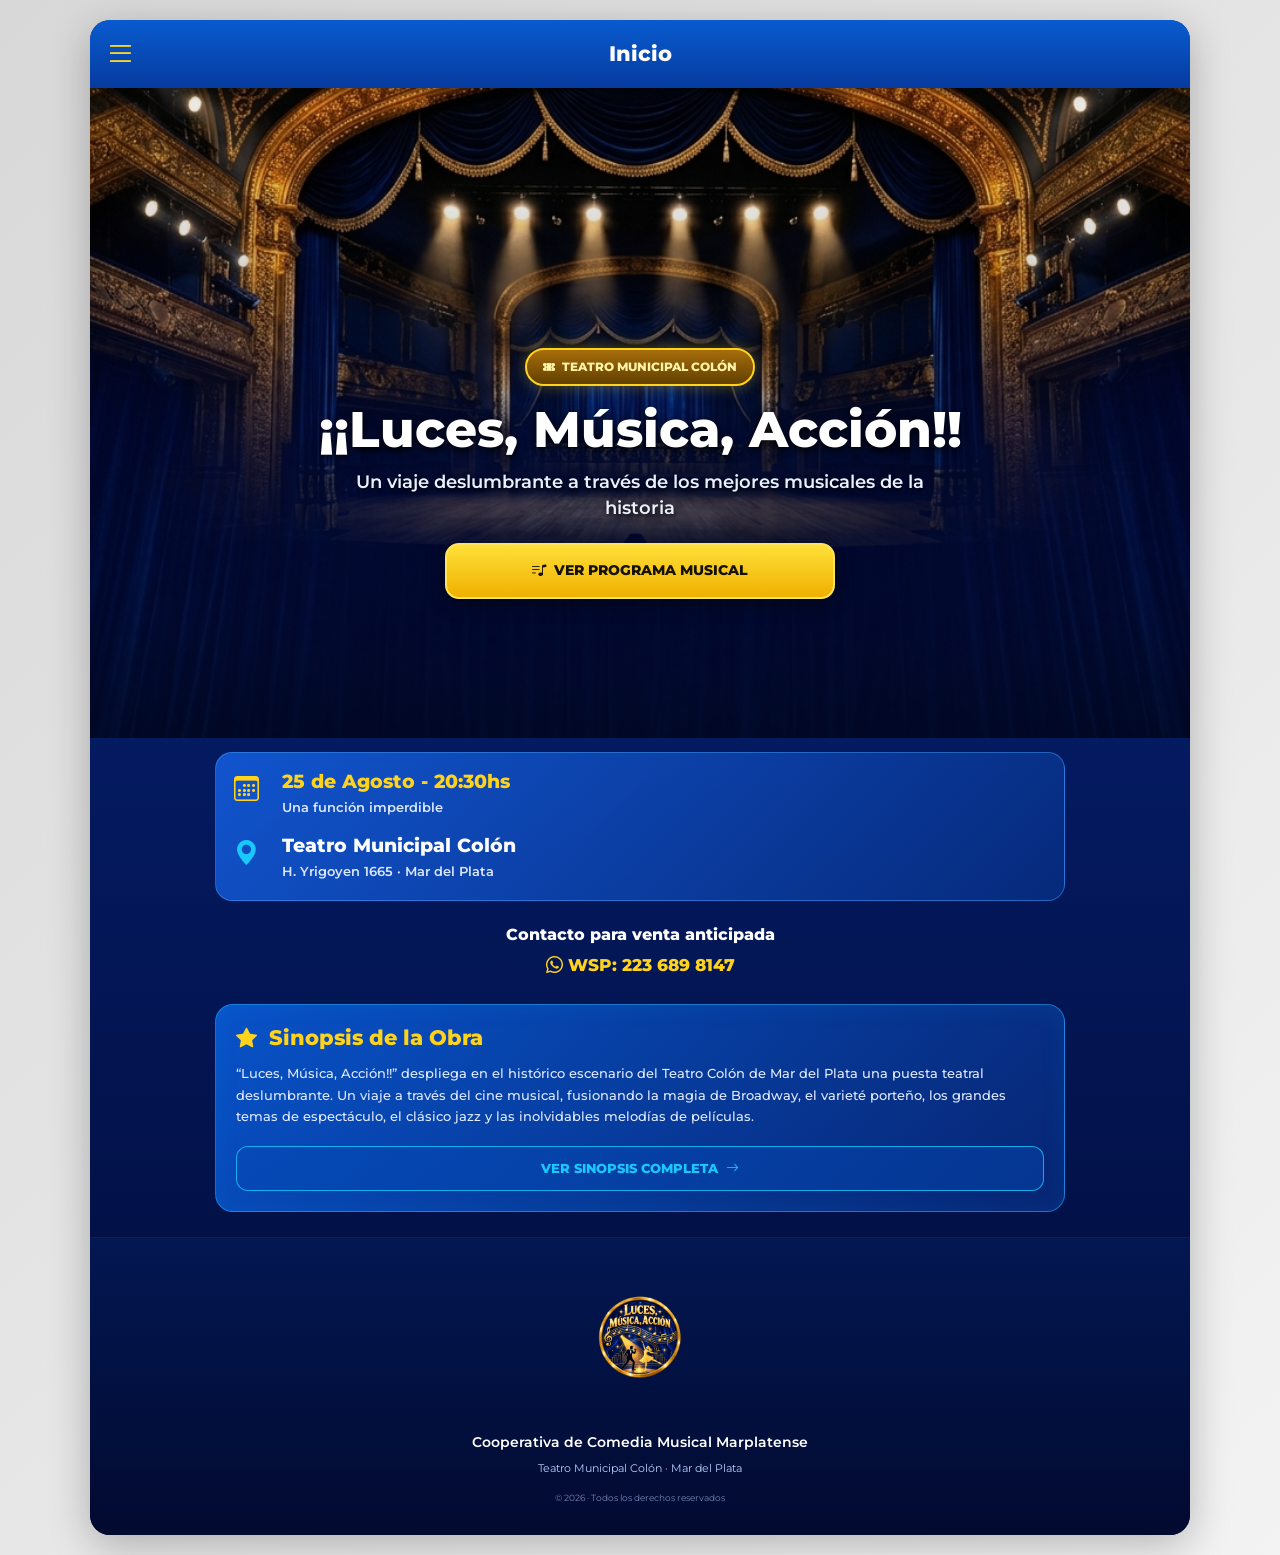
==== commit 0259c157: "mis correcciones del teatro" ====
--- a/index.html
+++ b/index.html
@@ -450,13 +450,13 @@
 
 
             <a
-                href="https://wa.me/542236998147"
+                href="https://wa.me/542236898147"
                 target="_blank"
                 class="contacto-whatsapp">
 
                 <i class="bi bi-whatsapp"></i>
 
-                WSP: 223 699 8147
+                WSP: 223 689 8147
 
             </a>
 
